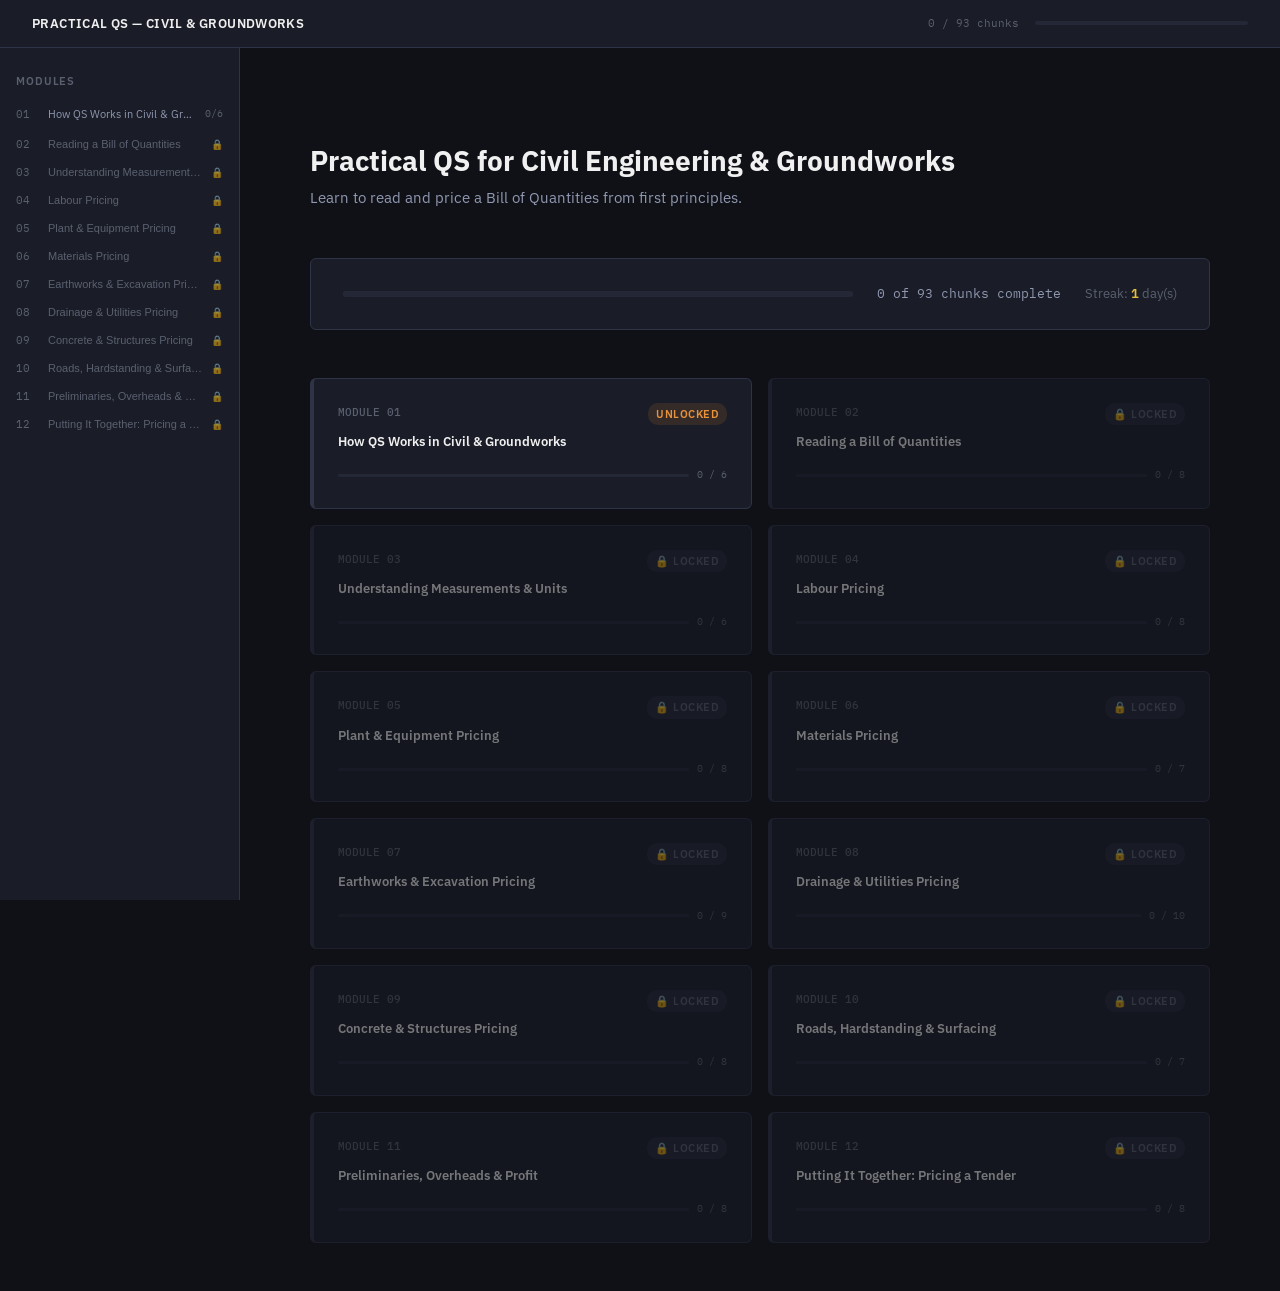
==== index.html @ 0ee60d37 "Add Phase 1 shell: design system, dashboard, module-01, progress tracking - CLAUDE.md with project c" ====
<!DOCTYPE html>
<html lang="en">
<head>
  <meta charset="UTF-8">
  <meta name="viewport" content="width=device-width, initial-scale=1.0">
  <title>Practical QS for Civil Engineering & Groundworks</title>
  <link rel="stylesheet" href="css/main.css">
  <style>
    /* Dashboard-specific overrides */
    .main--dashboard {
      margin-left: 0;
      padding: var(--sp-6) var(--sp-8);
    }
    .content-wrapper--dashboard {
      max-width: 900px;
    }
  </style>
</head>
<body>

<div class="layout">

  <!-- Top Bar -->
  <header class="topbar">
    <span class="topbar__title">Practical QS — Civil &amp; Groundworks</span>
    <div class="topbar__progress">
      <span class="topbar__progress-label" id="topbar-progress-label">0 / 0 chunks</span>
      <div class="progress-bar">
        <div class="progress-bar__fill" id="topbar-progress-fill" style="width: 0%"></div>
      </div>
    </div>
  </header>

  <!-- Sidebar -->
  <nav class="sidebar" aria-label="Module navigation">
    <p class="sidebar__section-label">Modules</p>
    <ul class="sidebar__nav" id="sidebar-nav">
      <!-- Populated by JS -->
    </ul>
  </nav>

  <!-- Main Content -->
  <main class="main main--dashboard">
    <div class="content-wrapper content-wrapper--dashboard">

      <!-- Header -->
      <div class="dashboard__header">
        <h1 class="dashboard__title">Practical QS for Civil Engineering &amp; Groundworks</h1>
        <p class="dashboard__subtitle">Learn to read and price a Bill of Quantities from first principles.</p>
      </div>

      <!-- Overall Progress + Streak -->
      <div class="dashboard__overall-progress">
        <div class="progress-bar" style="height: 6px;">
          <div class="progress-bar__fill" id="overall-progress-fill" style="width: 0%"></div>
        </div>
        <span class="dashboard__progress-text" id="overall-progress-text">0 of 0 chunks complete</span>
        <span class="dashboard__streak" id="streak-display">Streak: <span>0</span> day(s)</span>
      </div>

      <!-- SR Notification (hidden until due) -->
      <div class="sr-notification" id="sr-notification" style="display: none;">
        <span style="font-size: 18px;">&#128218;</span>
        <p class="sr-notification__text" id="sr-notification-text">
          <strong>Recap questions due</strong>
        </p>
        <button class="btn btn--small btn--purple" onclick="startSRReview()">Start Review</button>
      </div>

      <!-- Module Grid -->
      <div class="module-grid" id="module-grid">
        <!-- Populated by JS -->
      </div>

    </div>
  </main>

</div>

<script src="js/progress.js"></script>
<script src="js/spaced-repetition.js"></script>
<script>
  // Module metadata
  const MODULES = [
    { id: '01', title: 'How QS Works in Civil & Groundworks',     chunks: 6  },
    { id: '02', title: 'Reading a Bill of Quantities',            chunks: 8  },
    { id: '03', title: 'Understanding Measurements & Units',      chunks: 6  },
    { id: '04', title: 'Labour Pricing',                          chunks: 8  },
    { id: '05', title: 'Plant & Equipment Pricing',               chunks: 8  },
    { id: '06', title: 'Materials Pricing',                       chunks: 7  },
    { id: '07', title: 'Earthworks & Excavation Pricing',         chunks: 9  },
    { id: '08', title: 'Drainage & Utilities Pricing',            chunks: 10 },
    { id: '09', title: 'Concrete & Structures Pricing',           chunks: 8  },
    { id: '10', title: 'Roads, Hardstanding & Surfacing',         chunks: 7  },
    { id: '11', title: 'Preliminaries, Overheads & Profit',       chunks: 8  },
    { id: '12', title: 'Putting It Together: Pricing a Tender',   chunks: 8  },
  ];

  function init() {
    updateStreak();
    renderSidebar();
    renderModuleGrid();
    renderTopbarProgress();
    checkSRNotification();
  }

  function renderSidebar() {
    const nav = document.getElementById('sidebar-nav');
    nav.innerHTML = '';
    MODULES.forEach(mod => {
      const unlocked = isModuleUnlocked(mod.id);
      const complete = isModuleComplete(mod.id);
      const prog = getModuleProgress(mod.id);
      const li = document.createElement('li');
      li.className = 'sidebar__nav-item' + (unlocked ? '' : ' locked');

      if (unlocked) {
        li.innerHTML = `
          <a href="modules/module-${mod.id}.html">
            <span class="sidebar__module-num">${mod.id}</span>
            <span class="sidebar__module-name">${mod.title}</span>
            <span class="sidebar__module-progress">${prog.completed}/${prog.total}</span>
          </a>`;
      } else {
        li.innerHTML = `
          <button disabled>
            <span class="sidebar__module-num">${mod.id}</span>
            <span class="sidebar__module-name">${mod.title}</span>
            <span class="sidebar__lock-icon">&#128274;</span>
          </button>`;
      }
      nav.appendChild(li);
    });
  }

  function renderModuleGrid() {
    const grid = document.getElementById('module-grid');
    grid.innerHTML = '';
    MODULES.forEach(mod => {
      const unlocked = isModuleUnlocked(mod.id);
      const complete = isModuleComplete(mod.id);
      const prog = getModuleProgress(mod.id);
      const pct = prog.total > 0 ? Math.round((prog.completed / prog.total) * 100) : 0;

      let statusClass = 'module-card--locked';
      let badge = '<span class="module-card__status-badge badge--locked">&#128274; Locked</span>';

      if (complete) {
        statusClass = 'module-card--complete';
        badge = '<span class="module-card__status-badge badge--complete">&#10003; Complete</span>';
      } else if (unlocked && prog.completed > 0) {
        statusClass = 'module-card--active';
        badge = '<span class="module-card__status-badge badge--unlocked">In Progress</span>';
      } else if (unlocked) {
        statusClass = '';
        badge = '<span class="module-card__status-badge badge--unlocked">Unlocked</span>';
      }

      const card = document.createElement(unlocked ? 'a' : 'div');
      card.className = 'module-card ' + statusClass;
      if (unlocked) card.href = `modules/module-${mod.id}.html`;

      card.innerHTML = `
        <div class="module-card__header">
          <span class="module-card__num">MODULE ${mod.id}</span>
          ${badge}
        </div>
        <p class="module-card__title">${mod.title}</p>
        <div class="module-card__progress">
          <div class="progress-bar">
            <div class="progress-bar__fill" style="width: ${pct}%"></div>
          </div>
          <span class="module-card__progress-label">${prog.completed} / ${prog.total}</span>
        </div>`;

      grid.appendChild(card);
    });
  }

  function renderTopbarProgress() {
    const overall = getOverallProgress();
    const pct = overall.total > 0 ? Math.round((overall.completed / overall.total) * 100) : 0;
    document.getElementById('topbar-progress-fill').style.width = pct + '%';
    document.getElementById('topbar-progress-label').textContent = `${overall.completed} / ${overall.total} chunks`;
    document.getElementById('overall-progress-fill').style.width = pct + '%';
    document.getElementById('overall-progress-text').textContent =
      `${overall.completed} of ${overall.total} chunks complete`;

    const progress = loadProgress();
    const streakEl = document.getElementById('streak-display');
    streakEl.innerHTML = `Streak: <span>${progress.streak}</span> day(s)`;
  }

  function checkSRNotification() {
    if (typeof getDueQuestions !== 'function') return;
    const due = getDueQuestions();
    if (due.length > 0) {
      const notif = document.getElementById('sr-notification');
      document.getElementById('sr-notification-text').innerHTML =
        `<strong>${due.length} recap question${due.length > 1 ? 's' : ''} due</strong> — keep your knowledge sharp.`;
      notif.style.display = 'flex';
    }
  }

  function startSRReview() {
    // SR review initiated from dashboard — redirect to module 01 which handles SR overlay
    // In a full implementation, this would open the SR overlay directly
    alert('SR review coming in Phase 4.');
  }

  init();
</script>

</body>
</html>
---- css/main.css ----
/* ============================================================
   QS Learning Platform — main.css
   Full design system: variables, typography, layout
   ============================================================ */

@import url('https://fonts.googleapis.com/css2?family=IBM+Plex+Mono:wght@400;500&family=IBM+Plex+Sans:wght@400;500;600;700&display=swap');

/* ============================================================
   CSS Custom Properties
   ============================================================ */

:root {
  /* Colours */
  --bg-primary:    #0F1117;
  --bg-secondary:  #1A1D27;
  --bg-tertiary:   #242736;
  --border:        #2E3347;
  --accent:        #E8923A;
  --accent-dim:    #C4721F;
  --text-primary:  #F0F0F0;
  --text-secondary:#9098B0;
  --text-dim:      #5A6070;
  --success:       #4CAF82;
  --warning:       #E8C13A;
  --error:         #E85A3A;
  --purple:        #7B5EA7;

  /* Typography */
  --font-sans: 'IBM Plex Sans', system-ui, sans-serif;
  --font-mono: 'IBM Plex Mono', 'Courier New', monospace;

  --text-xs:   11px;
  --text-sm:   13px;
  --text-base: 15px;
  --text-md:   17px;
  --text-lg:   22px;
  --text-xl:   28px;
  --text-2xl:  36px;

  /* Spacing (8px base unit) */
  --sp-1:  8px;
  --sp-2:  16px;
  --sp-3:  24px;
  --sp-4:  32px;
  --sp-6:  48px;
  --sp-8:  64px;

  /* Layout */
  --sidebar-width:   240px;
  --topbar-height:   48px;
  --content-max:     780px;

  /* Transitions */
  --transition: 150ms ease;
}

/* ============================================================
   Reset & Base
   ============================================================ */

*, *::before, *::after {
  box-sizing: border-box;
  margin: 0;
  padding: 0;
}

html {
  font-size: 16px;
  -webkit-font-smoothing: antialiased;
}

body {
  font-family: var(--font-sans);
  font-size: var(--text-base);
  color: var(--text-primary);
  background: var(--bg-primary);
  line-height: 1.65;
  min-height: 100vh;
}

a {
  color: var(--accent);
  text-decoration: none;
  transition: color var(--transition);
}

a:hover {
  color: var(--accent-dim);
}

/* ============================================================
   Typography
   ============================================================ */

h1, h2, h3, h4, h5, h6 {
  font-family: var(--font-sans);
  font-weight: 700;
  line-height: 1.2;
  color: var(--text-primary);
}

h1 { font-size: var(--text-2xl); }
h2 { font-size: var(--text-xl); }
h3 { font-size: var(--text-lg); }
h4 { font-size: var(--text-md); }

p {
  margin-bottom: var(--sp-2);
  color: var(--text-primary);
}

p:last-child {
  margin-bottom: 0;
}

code, .mono {
  font-family: var(--font-mono);
  font-size: var(--text-sm);
  background: var(--bg-tertiary);
  padding: 2px 6px;
  border-radius: 3px;
  color: var(--accent);
}

/* ============================================================
   Layout Shell
   ============================================================ */

.layout {
  display: grid;
  grid-template-columns: var(--sidebar-width) 1fr;
  grid-template-rows: var(--topbar-height) 1fr;
  grid-template-areas:
    "topbar topbar"
    "sidebar main";
  min-height: 100vh;
}

/* ============================================================
   Top Bar
   ============================================================ */

.topbar {
  grid-area: topbar;
  height: var(--topbar-height);
  background: var(--bg-secondary);
  border-bottom: 1px solid var(--border);
  display: flex;
  align-items: center;
  padding: 0 var(--sp-4);
  gap: var(--sp-4);
  position: fixed;
  top: 0;
  left: 0;
  right: 0;
  z-index: 100;
}

.topbar__title {
  font-size: var(--text-sm);
  font-weight: 600;
  color: var(--text-primary);
  letter-spacing: 0.03em;
  text-transform: uppercase;
  white-space: nowrap;
}

.topbar__progress {
  flex: 1;
  display: flex;
  align-items: center;
  gap: var(--sp-2);
  max-width: 320px;
  margin-left: auto;
}

.topbar__progress-label {
  font-size: var(--text-xs);
  color: var(--text-dim);
  white-space: nowrap;
  font-family: var(--font-mono);
}

.progress-bar {
  flex: 1;
  height: 4px;
  background: var(--bg-tertiary);
  border-radius: 2px;
  overflow: hidden;
}

.progress-bar__fill {
  height: 100%;
  background: var(--accent);
  border-radius: 2px;
  transition: width 300ms ease;
}

/* ============================================================
   Sidebar
   ============================================================ */

.sidebar {
  grid-area: sidebar;
  width: var(--sidebar-width);
  background: var(--bg-secondary);
  border-right: 1px solid var(--border);
  position: fixed;
  top: var(--topbar-height);
  left: 0;
  bottom: 0;
  overflow-y: auto;
  padding: var(--sp-3) 0;
}

.sidebar::-webkit-scrollbar {
  width: 4px;
}

.sidebar::-webkit-scrollbar-track {
  background: transparent;
}

.sidebar::-webkit-scrollbar-thumb {
  background: var(--border);
  border-radius: 2px;
}

.sidebar__section-label {
  font-size: var(--text-xs);
  font-weight: 600;
  color: var(--text-dim);
  text-transform: uppercase;
  letter-spacing: 0.08em;
  padding: 0 var(--sp-2);
  margin-bottom: var(--sp-1);
  margin-top: var(--sp-3);
}

.sidebar__section-label:first-child {
  margin-top: 0;
}

.sidebar__nav {
  list-style: none;
}

.sidebar__nav-item a,
.sidebar__nav-item button {
  display: flex;
  align-items: center;
  gap: var(--sp-1);
  padding: 7px var(--sp-2);
  font-size: var(--text-sm);
  color: var(--text-secondary);
  text-decoration: none;
  background: none;
  border: none;
  width: 100%;
  text-align: left;
  cursor: pointer;
  transition: color var(--transition), background var(--transition);
  border-radius: 0;
}

.sidebar__nav-item a:hover,
.sidebar__nav-item button:hover {
  color: var(--text-primary);
  background: var(--bg-tertiary);
}

.sidebar__nav-item.active a,
.sidebar__nav-item.active button {
  color: var(--text-primary);
  background: var(--bg-tertiary);
  border-left: 2px solid var(--accent);
}

.sidebar__nav-item.locked a,
.sidebar__nav-item.locked button {
  color: var(--text-dim);
  cursor: default;
  pointer-events: none;
}

.sidebar__module-num {
  font-family: var(--font-mono);
  font-size: var(--text-xs);
  color: var(--text-dim);
  min-width: 24px;
}

.sidebar__module-name {
  flex: 1;
  white-space: nowrap;
  overflow: hidden;
  text-overflow: ellipsis;
  font-size: var(--text-xs);
}

.sidebar__lock-icon {
  font-size: 10px;
  color: var(--text-dim);
  opacity: 0.6;
}

.sidebar__module-progress {
  font-family: var(--font-mono);
  font-size: 10px;
  color: var(--text-dim);
}

/* ============================================================
   Main Content Area
   ============================================================ */

.main {
  grid-area: main;
  margin-top: var(--topbar-height);
  margin-left: var(--sidebar-width);
  padding: var(--sp-6) var(--sp-6);
  min-height: calc(100vh - var(--topbar-height));
}

.content-wrapper {
  max-width: var(--content-max);
  margin: 0 auto;
}

/* ============================================================
   Dashboard
   ============================================================ */

.dashboard__header {
  margin-bottom: var(--sp-6);
}

.dashboard__title {
  font-size: var(--text-xl);
  font-weight: 700;
  margin-bottom: var(--sp-1);
}

.dashboard__subtitle {
  font-size: var(--text-base);
  color: var(--text-secondary);
}

.dashboard__overall-progress {
  background: var(--bg-secondary);
  border: 1px solid var(--border);
  border-radius: 6px;
  padding: var(--sp-3) var(--sp-4);
  margin-bottom: var(--sp-6);
  display: flex;
  align-items: center;
  gap: var(--sp-3);
}

.dashboard__overall-progress .progress-bar {
  flex: 1;
  height: 6px;
}

.dashboard__progress-text {
  font-family: var(--font-mono);
  font-size: var(--text-sm);
  color: var(--text-secondary);
  white-space: nowrap;
}

.dashboard__streak {
  font-size: var(--text-sm);
  color: var(--text-dim);
  white-space: nowrap;
}

.dashboard__streak span {
  color: var(--warning);
  font-weight: 600;
}

/* SR notification banner */
.sr-notification {
  background: var(--bg-secondary);
  border: 1px solid var(--purple);
  border-left: 4px solid var(--purple);
  border-radius: 6px;
  padding: var(--sp-2) var(--sp-3);
  margin-bottom: var(--sp-4);
  display: flex;
  align-items: center;
  gap: var(--sp-3);
}

.sr-notification__text {
  flex: 1;
  font-size: var(--text-sm);
  color: var(--text-secondary);
}

.sr-notification__text strong {
  color: var(--text-primary);
}

/* Module grid */
.module-grid {
  display: grid;
  grid-template-columns: repeat(2, 1fr);
  gap: var(--sp-2);
}

.module-card {
  background: var(--bg-secondary);
  border: 1px solid var(--border);
  border-left: 4px solid var(--border);
  border-radius: 6px;
  padding: var(--sp-3);
  cursor: pointer;
  transition: border-color var(--transition), background var(--transition);
  text-decoration: none;
  display: block;
}

.module-card:hover:not(.module-card--locked) {
  border-color: var(--accent);
  border-left-color: var(--accent);
  background: var(--bg-tertiary);
}

.module-card--active {
  border-left-color: var(--accent);
}

.module-card--complete {
  border-left-color: var(--success);
}

.module-card--locked {
  opacity: 0.45;
  cursor: default;
  pointer-events: none;
}

.module-card__header {
  display: flex;
  align-items: flex-start;
  justify-content: space-between;
  margin-bottom: var(--sp-1);
}

.module-card__num {
  font-family: var(--font-mono);
  font-size: var(--text-xs);
  color: var(--text-dim);
  font-weight: 500;
}

.module-card__status-badge {
  font-size: var(--text-xs);
  font-weight: 600;
  padding: 2px 8px;
  border-radius: 10px;
  text-transform: uppercase;
  letter-spacing: 0.04em;
}

.badge--locked    { background: var(--bg-tertiary); color: var(--text-dim); }
.badge--unlocked  { background: rgba(232, 146, 58, 0.12); color: var(--accent); }
.badge--complete  { background: rgba(76, 175, 130, 0.12); color: var(--success); }

.module-card__title {
  font-size: var(--text-sm);
  font-weight: 600;
  color: var(--text-primary);
  margin-bottom: var(--sp-2);
  line-height: 1.4;
}

.module-card__progress {
  display: flex;
  align-items: center;
  gap: var(--sp-1);
}

.module-card__progress .progress-bar {
  flex: 1;
  height: 3px;
}

.module-card__progress-label {
  font-family: var(--font-mono);
  font-size: 10px;
  color: var(--text-dim);
  white-space: nowrap;
}

/* ============================================================
   Buttons
   ============================================================ */

.btn {
  display: inline-flex;
  align-items: center;
  gap: var(--sp-1);
  padding: 8px 16px;
  font-family: var(--font-sans);
  font-size: var(--text-sm);
  font-weight: 600;
  border-radius: 4px;
  border: none;
  cursor: pointer;
  transition: background var(--transition), color var(--transition), opacity var(--transition);
  text-decoration: none;
  white-space: nowrap;
}

.btn:disabled {
  opacity: 0.4;
  cursor: default;
  pointer-events: none;
}

.btn--primary {
  background: var(--accent);
  color: #fff;
}

.btn--primary:hover {
  background: var(--accent-dim);
  color: #fff;
}

.btn--secondary {
  background: var(--bg-tertiary);
  color: var(--text-secondary);
  border: 1px solid var(--border);
}

.btn--secondary:hover {
  background: var(--border);
  color: var(--text-primary);
}

.btn--ghost {
  background: transparent;
  color: var(--text-secondary);
  border: 1px solid var(--border);
}

.btn--ghost:hover {
  color: var(--text-primary);
  border-color: var(--text-dim);
}

.btn--small {
  padding: 5px 12px;
  font-size: var(--text-xs);
}

.btn--purple {
  background: var(--purple);
  color: #fff;
}

.btn--purple:hover {
  background: #6a4f92;
  color: #fff;
}

/* ============================================================
   Utility
   ============================================================ */

.text-mono {
  font-family: var(--font-mono);
}

.text-dim    { color: var(--text-dim); }
.text-secondary { color: var(--text-secondary); }
.text-accent { color: var(--accent); }
.text-success { color: var(--success); }
.text-error  { color: var(--error); }
.text-warning { color: var(--warning); }

.visually-hidden {
  position: absolute;
  width: 1px;
  height: 1px;
  overflow: hidden;
  clip: rect(0,0,0,0);
  white-space: nowrap;
}

/* ============================================================
   Scrollbar (global)
   ============================================================ */

::-webkit-scrollbar { width: 6px; height: 6px; }
::-webkit-scrollbar-track { background: transparent; }
::-webkit-scrollbar-thumb { background: var(--border); border-radius: 3px; }
::-webkit-scrollbar-thumb:hover { background: var(--text-dim); }
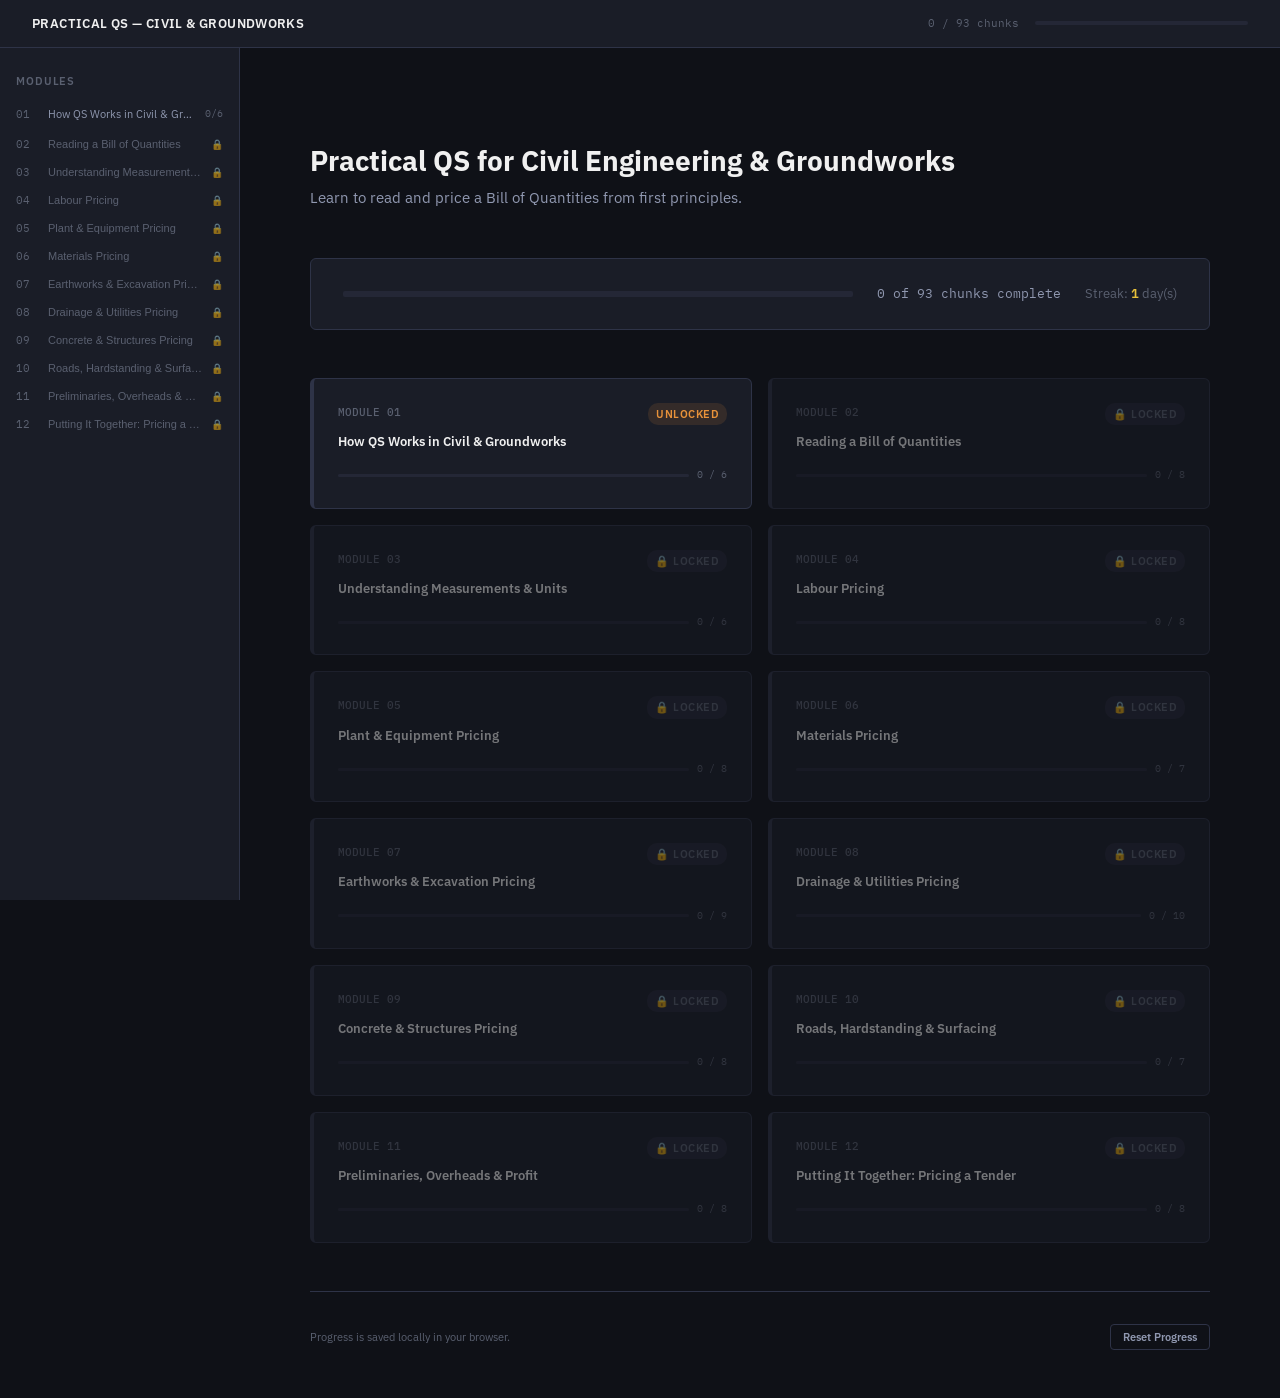
==== commit 5c6e89a3: "Phase 7: Polish — animations, course-complete state, reset progress - Add @keyframes fadeInUp to mai" ====
--- a/index.html
+++ b/index.html
@@ -5,6 +5,7 @@
   <meta name="viewport" content="width=device-width, initial-scale=1.0">
   <title>Practical QS for Civil Engineering & Groundworks</title>
   <link rel="stylesheet" href="css/main.css">
+  <link rel="stylesheet" href="css/module.css">
   <style>
     /* Dashboard-specific overrides */
     .main--dashboard {
@@ -58,6 +59,16 @@
         <span class="dashboard__streak" id="streak-display">Streak: <span>0</span> day(s)</span>
       </div>
 
+      <!-- Course Complete Banner (hidden until all chunks done) -->
+      <div class="course-complete" id="course-complete" style="display: none;">
+        <div class="course-complete__icon">&#127891;</div>
+        <h2 class="course-complete__title">Course Complete!</h2>
+        <p class="course-complete__subtitle">
+          You've completed all 12 modules of Practical QS for Civil Engineering &amp; Groundworks.
+          You can now read and price a civil engineering Bill of Quantities from first principles.
+        </p>
+      </div>
+
       <!-- SR Notification (hidden until due) -->
       <div class="sr-notification" id="sr-notification" style="display: none;">
         <span style="font-size: 18px;">&#128218;</span>
@@ -72,44 +83,76 @@
         <!-- Populated by JS -->
       </div>
 
+      <!-- Reset Progress -->
+      <div class="dashboard__reset" id="reset-area">
+        <span class="dashboard__reset-label">Progress is saved locally in your browser.</span>
+        <button class="btn btn--ghost btn--small" onclick="showResetConfirm()">Reset Progress</button>
+      </div>
+      <div class="dashboard__reset-confirm" id="reset-confirm" style="display: none;">
+        <span class="dashboard__reset-confirm-label">This will erase all progress and SR data. This cannot be undone.</span>
+        <button class="btn btn--ghost btn--small" onclick="cancelReset()">Cancel</button>
+        <button class="btn btn--small" style="background: var(--error); color: #fff;" onclick="doReset()">Confirm Reset</button>
+      </div>
+
     </div>
   </main>
 
 </div>
 
+<!-- SR Review Overlay (dashboard) -->
+<div class="sr-overlay" id="sr-overlay" style="display: none;">
+  <div class="sr-overlay__header">
+    <span class="sr-overlay__title">Spaced Repetition Review</span>
+    <span class="sr-overlay__counter" id="sr-counter"></span>
+  </div>
+  <button class="sr-close" onclick="closeSROverlay()" title="Close">&#10005;</button>
+  <div class="sr-card" id="sr-card"></div>
+</div>
+
 <script src="js/progress.js"></script>
 <script src="js/spaced-repetition.js"></script>
+<script src="js/exercises.js"></script>
+<script src="js/chunk-types.js"></script>
 <script>
-  // Module metadata
-  const MODULES = [
-    { id: '01', title: 'How QS Works in Civil & Groundworks',     chunks: 6  },
-    { id: '02', title: 'Reading a Bill of Quantities',            chunks: 8  },
-    { id: '03', title: 'Understanding Measurements & Units',      chunks: 6  },
-    { id: '04', title: 'Labour Pricing',                          chunks: 8  },
-    { id: '05', title: 'Plant & Equipment Pricing',               chunks: 8  },
-    { id: '06', title: 'Materials Pricing',                       chunks: 7  },
-    { id: '07', title: 'Earthworks & Excavation Pricing',         chunks: 9  },
-    { id: '08', title: 'Drainage & Utilities Pricing',            chunks: 10 },
-    { id: '09', title: 'Concrete & Structures Pricing',           chunks: 8  },
-    { id: '10', title: 'Roads, Hardstanding & Surfacing',         chunks: 7  },
-    { id: '11', title: 'Preliminaries, Overheads & Profit',       chunks: 8  },
-    { id: '12', title: 'Putting It Together: Pricing a Tender',   chunks: 8  },
-  ];
-
   function init() {
     updateStreak();
-    renderSidebar();
+    renderDashboardSidebar();
     renderModuleGrid();
     renderTopbarProgress();
     checkSRNotification();
-  }
-
-  function renderSidebar() {
+    checkCourseComplete();
+  }
+
+  function checkCourseComplete() {
+    const overall = getOverallProgress();
+    if (overall.total > 0 && overall.completed >= overall.total) {
+      const banner = document.getElementById('course-complete');
+      if (banner) banner.style.display = 'block';
+    }
+  }
+
+  function showResetConfirm() {
+    document.getElementById('reset-area').style.display = 'none';
+    document.getElementById('reset-confirm').style.display = 'flex';
+  }
+
+  function cancelReset() {
+    document.getElementById('reset-confirm').style.display = 'none';
+    document.getElementById('reset-area').style.display = 'flex';
+  }
+
+  function doReset() {
+    resetAllProgress();
+    localStorage.removeItem('qs_sr_state');
+    location.reload();
+  }
+
+  // Dashboard sidebar uses root-relative paths (no ../ prefix)
+  function renderDashboardSidebar() {
     const nav = document.getElementById('sidebar-nav');
     nav.innerHTML = '';
-    MODULES.forEach(mod => {
+    MODULES_META.forEach(mod => {
       const unlocked = isModuleUnlocked(mod.id);
-      const complete = isModuleComplete(mod.id);
       const prog = getModuleProgress(mod.id);
       const li = document.createElement('li');
       li.className = 'sidebar__nav-item' + (unlocked ? '' : ' locked');
@@ -136,7 +179,7 @@
   function renderModuleGrid() {
     const grid = document.getElementById('module-grid');
     grid.innerHTML = '';
-    MODULES.forEach(mod => {
+    MODULES_META.forEach(mod => {
       const unlocked = isModuleUnlocked(mod.id);
       const complete = isModuleComplete(mod.id);
       const prog = getModuleProgress(mod.id);
@@ -203,9 +246,7 @@
   }
 
   function startSRReview() {
-    // SR review initiated from dashboard — redirect to module 01 which handles SR overlay
-    // In a full implementation, this would open the SR overlay directly
-    alert('SR review coming in Phase 4.');
+    openSROverlay();
   }
 
   init();
--- a/css/main.css
+++ b/css/main.css
@@ -600,3 +600,85 @@
 ::-webkit-scrollbar-track { background: transparent; }
 ::-webkit-scrollbar-thumb { background: var(--border); border-radius: 3px; }
 ::-webkit-scrollbar-thumb:hover { background: var(--text-dim); }
+
+/* ============================================================
+   Animations
+   ============================================================ */
+
+@keyframes fadeInUp {
+  from {
+    opacity: 0;
+    transform: translateY(10px);
+  }
+  to {
+    opacity: 1;
+    transform: translateY(0);
+  }
+}
+
+/* ============================================================
+   Course Complete Banner (dashboard)
+   ============================================================ */
+
+.course-complete {
+  background: rgba(76, 175, 130, 0.06);
+  border: 1px solid var(--success);
+  border-radius: 6px;
+  padding: var(--sp-4);
+  margin-bottom: var(--sp-4);
+  text-align: center;
+  animation: fadeInUp 300ms ease both;
+}
+
+.course-complete__icon {
+  font-size: 36px;
+  margin-bottom: var(--sp-1);
+}
+
+.course-complete__title {
+  font-size: var(--text-lg);
+  font-weight: 700;
+  color: var(--success);
+  margin-bottom: var(--sp-1);
+}
+
+.course-complete__subtitle {
+  font-size: var(--text-sm);
+  color: var(--text-secondary);
+}
+
+/* ============================================================
+   Dashboard Reset Area
+   ============================================================ */
+
+.dashboard__reset {
+  margin-top: var(--sp-6);
+  padding-top: var(--sp-4);
+  border-top: 1px solid var(--border);
+  display: flex;
+  align-items: center;
+  gap: var(--sp-2);
+  justify-content: flex-end;
+}
+
+.dashboard__reset-label {
+  font-size: var(--text-xs);
+  color: var(--text-dim);
+  flex: 1;
+}
+
+.dashboard__reset-confirm {
+  display: flex;
+  align-items: center;
+  gap: var(--sp-2);
+  justify-content: flex-end;
+  margin-top: var(--sp-6);
+  padding-top: var(--sp-4);
+  border-top: 1px solid var(--border);
+}
+
+.dashboard__reset-confirm-label {
+  font-size: var(--text-sm);
+  color: var(--error);
+  flex: 1;
+}
--- a/css/module.css
+++ b/css/module.css
@@ -0,0 +1,754 @@
+/* ============================================================
+   QS Learning Platform — module.css
+   Module page styles: chunks, content types, SR overlay
+   ============================================================ */
+
+/* ============================================================
+   Module Header
+   ============================================================ */
+
+.module-header {
+  margin-bottom: var(--sp-6);
+}
+
+.module-header__back {
+  display: inline-flex;
+  align-items: center;
+  gap: 6px;
+  font-size: var(--text-xs);
+  color: var(--text-dim);
+  text-decoration: none;
+  margin-bottom: var(--sp-3);
+  transition: color var(--transition);
+}
+
+.module-header__back:hover {
+  color: var(--text-secondary);
+}
+
+.module-header__back::before {
+  content: '←';
+}
+
+.module-header__meta {
+  font-family: var(--font-mono);
+  font-size: var(--text-xs);
+  color: var(--text-dim);
+  margin-bottom: var(--sp-1);
+  text-transform: uppercase;
+  letter-spacing: 0.06em;
+}
+
+.module-header__title {
+  font-size: var(--text-xl);
+  font-weight: 700;
+  margin-bottom: var(--sp-2);
+}
+
+.module-header__progress {
+  display: flex;
+  align-items: center;
+  gap: var(--sp-2);
+}
+
+.module-header__progress .progress-bar {
+  width: 200px;
+  height: 4px;
+}
+
+.module-header__progress-text {
+  font-family: var(--font-mono);
+  font-size: var(--text-xs);
+  color: var(--text-dim);
+}
+
+/* ============================================================
+   SR Prompt Banner (in-module)
+   ============================================================ */
+
+.sr-banner {
+  background: var(--bg-secondary);
+  border: 1px solid var(--purple);
+  border-left: 4px solid var(--purple);
+  border-radius: 6px;
+  padding: var(--sp-2) var(--sp-3);
+  margin-bottom: var(--sp-4);
+  display: flex;
+  align-items: center;
+  gap: var(--sp-3);
+}
+
+.sr-banner__icon {
+  font-size: var(--text-lg);
+}
+
+.sr-banner__text {
+  flex: 1;
+  font-size: var(--text-sm);
+  color: var(--text-secondary);
+}
+
+.sr-banner__text strong {
+  color: var(--text-primary);
+}
+
+.sr-banner__actions {
+  display: flex;
+  gap: var(--sp-1);
+  align-items: center;
+}
+
+/* ============================================================
+   Chunk Cards
+   ============================================================ */
+
+.chunk-list {
+  display: flex;
+  flex-direction: column;
+  gap: var(--sp-3);
+}
+
+.chunk {
+  background: var(--bg-secondary);
+  border: 1px solid var(--border);
+  border-left: 4px solid var(--border);
+  border-radius: 6px;
+  padding: var(--sp-4);
+  transition: border-left-color var(--transition), opacity var(--transition);
+  position: relative;
+}
+
+.chunk--active {
+  border-left-color: var(--accent);
+}
+
+.chunk--complete {
+  border-left-color: var(--success);
+  opacity: 0.75;
+}
+
+.chunk--complete:hover {
+  opacity: 0.9;
+}
+
+.chunk--locked {
+  opacity: 0.35;
+  pointer-events: none;
+  user-select: none;
+}
+
+.chunk__type-label {
+  font-family: var(--font-mono);
+  font-size: var(--text-xs);
+  font-weight: 500;
+  color: var(--text-dim);
+  text-transform: uppercase;
+  letter-spacing: 0.08em;
+  margin-bottom: var(--sp-2);
+}
+
+.chunk--complete .chunk__type-label::after {
+  content: ' — COMPLETE';
+  color: var(--success);
+}
+
+.chunk__title {
+  font-size: var(--text-md);
+  font-weight: 600;
+  margin-bottom: var(--sp-2);
+}
+
+.chunk__body {
+  font-size: var(--text-base);
+  color: var(--text-primary);
+  line-height: 1.65;
+}
+
+.chunk__body p {
+  margin-bottom: var(--sp-2);
+}
+
+.chunk__body p:last-child {
+  margin-bottom: 0;
+}
+
+.chunk__footer {
+  display: flex;
+  justify-content: flex-end;
+  margin-top: var(--sp-3);
+  padding-top: var(--sp-3);
+  border-top: 1px solid var(--border);
+}
+
+/* ============================================================
+   Concept Chunk (type 1)
+   ============================================================ */
+
+.chunk--concept .chunk__type-label {
+  color: var(--text-dim);
+}
+
+/* ============================================================
+   Rate Card / Key Numbers Chunk (type 2)
+   ============================================================ */
+
+.rate-table {
+  width: 100%;
+  border-collapse: collapse;
+  font-family: var(--font-mono);
+  font-size: var(--text-sm);
+  margin: var(--sp-2) 0;
+}
+
+.rate-table th {
+  text-align: left;
+  font-size: var(--text-xs);
+  color: var(--text-dim);
+  text-transform: uppercase;
+  letter-spacing: 0.06em;
+  border-bottom: 1px solid var(--border);
+  padding: var(--sp-1) var(--sp-2) var(--sp-1) 0;
+  font-weight: 600;
+}
+
+.rate-table td {
+  padding: 7px var(--sp-2) 7px 0;
+  color: var(--text-primary);
+  border-bottom: 1px solid rgba(46, 51, 71, 0.5);
+  vertical-align: top;
+}
+
+.rate-table tr:last-child td {
+  border-bottom: none;
+}
+
+.rate-table td:last-child {
+  color: var(--accent);
+  text-align: right;
+  padding-right: 0;
+}
+
+.rate-table__disclaimer {
+  font-size: var(--text-xs);
+  color: var(--text-dim);
+  margin-top: var(--sp-2);
+  font-style: italic;
+  font-family: var(--font-sans);
+}
+
+/* ============================================================
+   Worked Example Chunk (type 3)
+   ============================================================ */
+
+.worked-example__problem {
+  background: var(--bg-tertiary);
+  border: 1px solid var(--border);
+  border-radius: 4px;
+  padding: var(--sp-3);
+  margin-bottom: var(--sp-3);
+  font-size: var(--text-base);
+}
+
+.worked-example__problem strong {
+  display: block;
+  font-size: var(--text-xs);
+  color: var(--text-dim);
+  text-transform: uppercase;
+  letter-spacing: 0.06em;
+  margin-bottom: var(--sp-1);
+  font-family: var(--font-mono);
+}
+
+.worked-example__steps {
+  display: flex;
+  flex-direction: column;
+  gap: var(--sp-2);
+}
+
+.step {
+  border: 1px solid var(--border);
+  border-radius: 4px;
+  overflow: hidden;
+}
+
+.step__trigger {
+  display: flex;
+  align-items: center;
+  gap: var(--sp-2);
+  padding: var(--sp-2) var(--sp-3);
+  background: var(--bg-tertiary);
+  border: none;
+  width: 100%;
+  text-align: left;
+  cursor: pointer;
+  color: var(--text-secondary);
+  font-size: var(--text-sm);
+  font-family: var(--font-sans);
+  transition: background var(--transition), color var(--transition);
+}
+
+.step__trigger:hover:not(:disabled) {
+  background: var(--border);
+  color: var(--text-primary);
+}
+
+.step__trigger:disabled {
+  opacity: 0.4;
+  cursor: default;
+}
+
+.step__trigger-icon {
+  font-size: var(--text-xs);
+  transition: transform var(--transition);
+}
+
+.step--revealed .step__trigger-icon {
+  transform: rotate(90deg);
+}
+
+.step__trigger-label {
+  font-weight: 600;
+}
+
+.step__trigger-num {
+  font-family: var(--font-mono);
+  font-size: var(--text-xs);
+  color: var(--text-dim);
+}
+
+.step__content {
+  display: none;
+  padding: var(--sp-3);
+  background: var(--bg-secondary);
+  border-top: 1px solid var(--border);
+  font-size: var(--text-base);
+  line-height: 1.65;
+}
+
+.step--revealed .step__content {
+  display: block;
+}
+
+.step__formula {
+  font-family: var(--font-mono);
+  font-size: var(--text-sm);
+  background: var(--bg-primary);
+  border: 1px solid var(--border);
+  border-radius: 4px;
+  padding: var(--sp-2) var(--sp-3);
+  margin: var(--sp-2) 0;
+  color: var(--accent);
+}
+
+/* ============================================================
+   Rate Builder / Interactive Calculator (type 4)
+   ============================================================ */
+
+.rate-builder {
+  display: flex;
+  flex-direction: column;
+  gap: var(--sp-3);
+}
+
+.rate-builder__inputs {
+  display: flex;
+  flex-direction: column;
+  gap: var(--sp-2);
+}
+
+.rate-builder__row {
+  display: grid;
+  grid-template-columns: 1fr auto;
+  align-items: center;
+  gap: var(--sp-2);
+}
+
+.rate-builder__label {
+  font-size: var(--text-sm);
+  color: var(--text-secondary);
+}
+
+.rate-builder__input {
+  font-family: var(--font-mono);
+  font-size: var(--text-sm);
+  background: var(--bg-tertiary);
+  border: 1px solid var(--border);
+  border-radius: 4px;
+  padding: 6px 10px;
+  color: var(--text-primary);
+  width: 120px;
+  text-align: right;
+  transition: border-color var(--transition);
+}
+
+.rate-builder__input:focus {
+  outline: none;
+  border-color: var(--accent);
+}
+
+.rate-builder__formula {
+  font-family: var(--font-mono);
+  font-size: var(--text-sm);
+  background: var(--bg-primary);
+  border: 1px solid var(--border);
+  border-radius: 4px;
+  padding: var(--sp-2) var(--sp-3);
+  color: var(--text-secondary);
+  line-height: 1.8;
+}
+
+.rate-builder__formula .formula-var {
+  color: var(--accent);
+}
+
+.rate-builder__result {
+  background: var(--bg-tertiary);
+  border: 1px solid var(--border);
+  border-left: 4px solid var(--accent);
+  border-radius: 6px;
+  padding: var(--sp-3);
+  display: flex;
+  justify-content: space-between;
+  align-items: center;
+}
+
+.rate-builder__result-label {
+  font-size: var(--text-sm);
+  color: var(--text-secondary);
+}
+
+.rate-builder__result-value {
+  font-family: var(--font-mono);
+  font-size: var(--text-xl);
+  font-weight: 700;
+  color: var(--accent);
+}
+
+/* ============================================================
+   BoQ Pricing Exercise (type 5)
+   ============================================================ */
+
+.boq-exercise {
+  overflow-x: auto;
+}
+
+.boq-table {
+  width: 100%;
+  border-collapse: collapse;
+  font-size: var(--text-sm);
+}
+
+.boq-table th {
+  text-align: left;
+  font-family: var(--font-mono);
+  font-size: var(--text-xs);
+  color: var(--text-dim);
+  text-transform: uppercase;
+  letter-spacing: 0.06em;
+  border-bottom: 1px solid var(--border);
+  padding: var(--sp-1) var(--sp-2) var(--sp-1) 0;
+}
+
+.boq-table td {
+  padding: 8px var(--sp-2) 8px 0;
+  border-bottom: 1px solid rgba(46, 51, 71, 0.4);
+  vertical-align: middle;
+}
+
+.boq-table tr:last-child td {
+  border-bottom: none;
+}
+
+.boq-table__item-ref {
+  font-family: var(--font-mono);
+  font-size: var(--text-xs);
+  color: var(--text-dim);
+  white-space: nowrap;
+}
+
+.boq-table__qty,
+.boq-table__total {
+  font-family: var(--font-mono);
+  text-align: right;
+  white-space: nowrap;
+}
+
+.boq-rate-input {
+  font-family: var(--font-mono);
+  font-size: var(--text-sm);
+  background: var(--bg-tertiary);
+  border: 1px solid var(--border);
+  border-radius: 3px;
+  padding: 4px 8px;
+  color: var(--text-primary);
+  width: 90px;
+  text-align: right;
+  transition: border-color var(--transition);
+}
+
+.boq-rate-input:focus {
+  outline: none;
+  border-color: var(--accent);
+}
+
+.boq-rate-input.correct {
+  border-color: var(--success);
+  background: rgba(76, 175, 130, 0.08);
+}
+
+.boq-rate-input.acceptable {
+  border-color: var(--warning);
+  background: rgba(232, 193, 58, 0.08);
+}
+
+.boq-rate-input.incorrect {
+  border-color: var(--error);
+  background: rgba(232, 90, 58, 0.08);
+}
+
+.boq-result-icon {
+  font-size: var(--text-md);
+}
+
+.boq-feedback {
+  margin-top: var(--sp-3);
+  display: flex;
+  flex-direction: column;
+  gap: var(--sp-2);
+}
+
+.boq-feedback__item {
+  background: var(--bg-tertiary);
+  border-radius: 4px;
+  padding: var(--sp-2) var(--sp-3);
+  font-size: var(--text-sm);
+  border-left: 3px solid var(--border);
+}
+
+.boq-feedback__item--correct  { border-left-color: var(--success); }
+.boq-feedback__item--acceptable { border-left-color: var(--warning); }
+.boq-feedback__item--incorrect { border-left-color: var(--error); }
+
+.boq-score {
+  font-family: var(--font-mono);
+  font-size: var(--text-lg);
+  font-weight: 700;
+  color: var(--text-primary);
+  margin-top: var(--sp-2);
+}
+
+/* ============================================================
+   Knowledge Check (type 6)
+   ============================================================ */
+
+.knowledge-check__question {
+  font-size: var(--text-md);
+  font-weight: 600;
+  margin-bottom: var(--sp-3);
+  line-height: 1.4;
+}
+
+.knowledge-check__options {
+  display: flex;
+  flex-direction: column;
+  gap: var(--sp-1);
+}
+
+.kc-option {
+  display: flex;
+  align-items: flex-start;
+  gap: var(--sp-2);
+  padding: var(--sp-2) var(--sp-3);
+  background: var(--bg-tertiary);
+  border: 1px solid var(--border);
+  border-radius: 4px;
+  cursor: pointer;
+  font-size: var(--text-sm);
+  color: var(--text-secondary);
+  transition: border-color var(--transition), background var(--transition), color var(--transition);
+  text-align: left;
+  font-family: var(--font-sans);
+  width: 100%;
+}
+
+.kc-option:hover:not(:disabled) {
+  border-color: var(--text-dim);
+  color: var(--text-primary);
+}
+
+.kc-option--correct {
+  border-color: var(--success);
+  background: rgba(76, 175, 130, 0.08);
+  color: var(--text-primary);
+}
+
+.kc-option--incorrect {
+  border-color: var(--error);
+  background: rgba(232, 90, 58, 0.08);
+  color: var(--text-primary);
+}
+
+.kc-option--dimmed {
+  opacity: 0.4;
+}
+
+.kc-option--selected {
+  border-color: var(--accent);
+  color: var(--text-primary);
+}
+
+.kc-option__letter {
+  font-family: var(--font-mono);
+  font-size: var(--text-xs);
+  color: var(--text-dim);
+  min-width: 16px;
+  margin-top: 1px;
+}
+
+.kc-feedback {
+  margin-top: var(--sp-3);
+  padding: var(--sp-3);
+  background: var(--bg-tertiary);
+  border-radius: 4px;
+  font-size: var(--text-sm);
+  line-height: 1.6;
+}
+
+.kc-feedback--correct {
+  border-left: 4px solid var(--success);
+}
+
+.kc-feedback--incorrect {
+  border-left: 4px solid var(--error);
+}
+
+.kc-retry {
+  margin-top: var(--sp-2);
+}
+
+/* ============================================================
+   Module Complete Banner
+   ============================================================ */
+
+.module-complete {
+  background: var(--bg-secondary);
+  border: 1px solid var(--success);
+  border-left: 4px solid var(--success);
+  border-radius: 6px;
+  padding: var(--sp-4);
+  text-align: center;
+  margin-top: var(--sp-4);
+  animation: fadeInUp 250ms ease both;
+}
+
+.module-complete__icon {
+  font-size: 40px;
+  margin-bottom: var(--sp-2);
+}
+
+.module-complete__title {
+  font-size: var(--text-lg);
+  font-weight: 700;
+  color: var(--success);
+  margin-bottom: var(--sp-1);
+}
+
+.module-complete__subtitle {
+  font-size: var(--text-sm);
+  color: var(--text-secondary);
+  margin-bottom: var(--sp-3);
+}
+
+/* ============================================================
+   SR Review Overlay (full-screen)
+   ============================================================ */
+
+.sr-overlay {
+  position: fixed;
+  inset: 0;
+  background: var(--bg-primary);
+  z-index: 1000;
+  display: flex;
+  flex-direction: column;
+  align-items: center;
+  justify-content: center;
+  padding: var(--sp-6);
+}
+
+.sr-overlay__header {
+  position: absolute;
+  top: var(--sp-4);
+  left: 50%;
+  transform: translateX(-50%);
+  display: flex;
+  align-items: center;
+  gap: var(--sp-3);
+}
+
+.sr-overlay__title {
+  font-size: var(--text-sm);
+  font-weight: 600;
+  color: var(--text-dim);
+  text-transform: uppercase;
+  letter-spacing: 0.06em;
+}
+
+.sr-overlay__counter {
+  font-family: var(--font-mono);
+  font-size: var(--text-xs);
+  color: var(--text-dim);
+}
+
+.sr-card {
+  background: var(--bg-secondary);
+  border: 1px solid var(--border);
+  border-radius: 8px;
+  padding: var(--sp-6);
+  width: 100%;
+  max-width: 600px;
+}
+
+.sr-card__source {
+  font-family: var(--font-mono);
+  font-size: var(--text-xs);
+  color: var(--purple);
+  text-transform: uppercase;
+  letter-spacing: 0.06em;
+  margin-bottom: var(--sp-2);
+}
+
+.sr-card__question {
+  font-size: var(--text-md);
+  font-weight: 600;
+  line-height: 1.4;
+  margin-bottom: var(--sp-4);
+}
+
+.sr-card__options {
+  display: flex;
+  flex-direction: column;
+  gap: var(--sp-1);
+}
+
+.sr-card__footer {
+  margin-top: var(--sp-4);
+  display: flex;
+  justify-content: space-between;
+  align-items: center;
+}
+
+.sr-close {
+  position: absolute;
+  top: var(--sp-4);
+  right: var(--sp-4);
+  background: none;
+  border: none;
+  color: var(--text-dim);
+  font-size: var(--text-md);
+  cursor: pointer;
+  transition: color var(--transition);
+}
+
+.sr-close:hover {
+  color: var(--text-secondary);
+}
